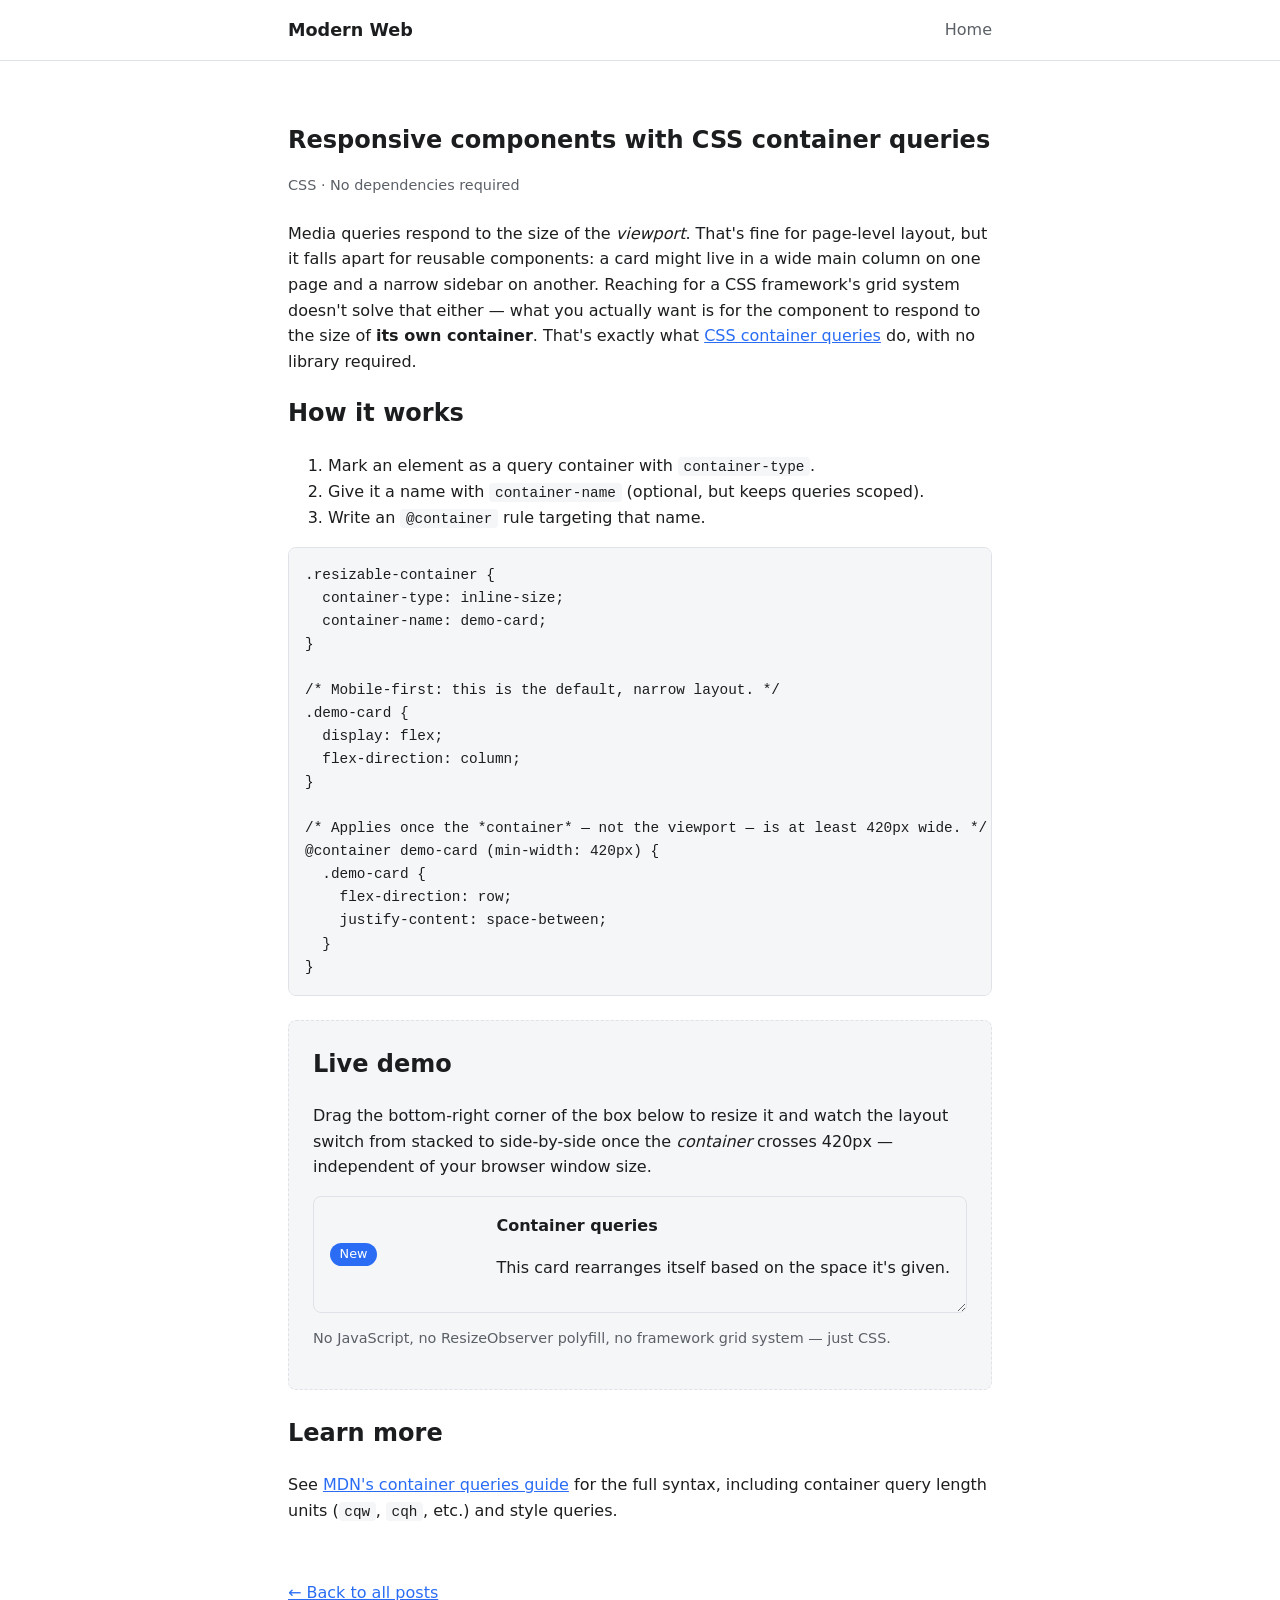
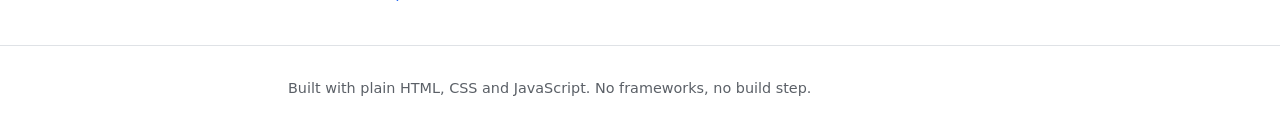
==== posts/container-queries.html @ 803cccfb "Add modern-web blog site with Temporal API and container queries posts Co-authored-by: thomas-oestda" ====
<!doctype html>
<html lang="en">
<head>
  <meta charset="utf-8">
  <meta name="viewport" content="width=device-width, initial-scale=1">
  <title>Responsive components with CSS container queries — Modern Web</title>
  <meta name="description" content="Use built-in CSS container queries to build responsive components instead of adding a CSS/grid framework.">
  <link rel="stylesheet" href="../css/style.css">
</head>
<body>
  <header class="site-header">
    <nav class="site-nav">
      <a class="site-nav__brand" href="../index.html">Modern Web</a>
      <ul class="site-nav__links">
        <li><a href="../index.html">Home</a></li>
      </ul>
    </nav>
  </header>

  <main>
    <article class="post">
      <h1>Responsive components with CSS container queries</h1>
      <p class="post-meta">CSS &middot; No dependencies required</p>

      <p>
        Media queries respond to the size of the <em>viewport</em>. That's
        fine for page-level layout, but it falls apart for reusable
        components: a card might live in a wide main column on one page and a
        narrow sidebar on another. Reaching for a CSS framework's grid system
        doesn't solve that either &mdash; what you actually want is for the
        component to respond to the size of <strong>its own container</strong>.
        That's exactly what
        <a href="https://developer.mozilla.org/en-US/docs/Web/CSS/CSS_containment/Container_queries">CSS
        container queries</a> do, with no library required.
      </p>

      <h2>How it works</h2>
      <ol>
        <li>Mark an element as a query container with <code>container-type</code>.</li>
        <li>Give it a name with <code>container-name</code> (optional, but keeps queries scoped).</li>
        <li>Write an <code>@container</code> rule targeting that name.</li>
      </ol>

      <pre><code>.resizable-container {
  container-type: inline-size;
  container-name: demo-card;
}

/* Mobile-first: this is the default, narrow layout. */
.demo-card {
  display: flex;
  flex-direction: column;
}

/* Applies once the *container* — not the viewport — is at least 420px wide. */
@container demo-card (min-width: 420px) {
  .demo-card {
    flex-direction: row;
    justify-content: space-between;
  }
}
</code></pre>

      <div class="demo">
        <h2>Live demo</h2>
        <p>
          Drag the bottom-right corner of the box below to resize it and
          watch the layout switch from stacked to side-by-side once the
          <em>container</em> crosses 420px &mdash; independent of your
          browser window size.
        </p>
        <div class="resizable-container">
          <div class="demo-card">
            <span class="demo-card__badge">New</span>
            <div>
              <strong>Container queries</strong>
              <p>This card rearranges itself based on the space it's given.</p>
            </div>
          </div>
        </div>
        <p class="demo__note">
          No JavaScript, no ResizeObserver polyfill, no framework grid system
          &mdash; just CSS.
        </p>
      </div>

      <h2>Learn more</h2>
      <p>
        See <a href="https://developer.mozilla.org/en-US/docs/Web/CSS/CSS_containment/Container_queries">MDN's
        container queries guide</a> for the full syntax, including container
        query length units (<code>cqw</code>, <code>cqh</code>, etc.) and
        style queries.
      </p>

      <a class="back-link" href="../index.html">&larr; Back to all posts</a>
    </article>
  </main>

  <footer class="site-footer">
    <div>
      <p>Built with plain HTML, CSS and JavaScript. No frameworks, no build step.</p>
    </div>
  </footer>

  <script src="../js/main.js"></script>
</body>
</html>
---- css/style.css ----
/* ==========================================================================
   Modern Web — shared styles
   Plain CSS only. No preprocessor, no framework.
   ========================================================================== */

:root {
  color-scheme: light dark;

  --color-bg: #ffffff;
  --color-surface: #f5f6f8;
  --color-text: #1b1d1f;
  --color-text-muted: #5b6067;
  --color-accent: #2a6df4;
  --color-border: #dfe2e6;

  --max-width: 46rem;
  --radius: 0.5rem;
  --space-1: 0.5rem;
  --space-2: 1rem;
  --space-3: 1.5rem;
  --space-4: 2.5rem;

  font-size: 100%;
}

@media (prefers-color-scheme: dark) {
  :root {
    --color-bg: #14161a;
    --color-surface: #1e2126;
    --color-text: #e7e9ec;
    --color-text-muted: #a3a9b2;
    --color-accent: #6ea2ff;
    --color-border: #2c3037;
  }
}

* {
  box-sizing: border-box;
}

html {
  color-scheme: light dark;
}

body {
  margin: 0;
  font-family: system-ui, -apple-system, "Segoe UI", Roboto, sans-serif;
  line-height: 1.6;
  color: var(--color-text);
  background-color: var(--color-bg);
}

a {
  color: var(--color-accent);
}

.site-header {
  border-bottom: 1px solid var(--color-border);
}

.site-nav {
  max-width: var(--max-width);
  margin: 0 auto;
  padding: var(--space-2);
  display: flex;
  align-items: center;
  justify-content: space-between;
  gap: var(--space-2);
}

.site-nav__brand {
  font-weight: 700;
  font-size: 1.1rem;
  text-decoration: none;
  color: var(--color-text);
}

.site-nav__links {
  display: flex;
  gap: var(--space-2);
  list-style: none;
  margin: 0;
  padding: 0;
}

.site-nav__links a {
  text-decoration: none;
  color: var(--color-text-muted);
}

.site-nav__links a:hover,
.site-nav__links a:focus-visible {
  color: var(--color-accent);
}

main {
  max-width: var(--max-width);
  margin: 0 auto;
  padding: var(--space-4) var(--space-2);
}

.page-intro {
  margin-bottom: var(--space-4);
}

.page-intro h1 {
  margin-bottom: var(--space-1);
}

.page-intro p {
  color: var(--color-text-muted);
}

.post-list {
  display: grid;
  gap: var(--space-3);
  list-style: none;
  margin: 0;
  padding: 0;
}

.post-card {
  border: 1px solid var(--color-border);
  border-radius: var(--radius);
  padding: var(--space-3);
  background-color: var(--color-surface);
}

.post-card h2 {
  margin-top: 0;
  margin-bottom: var(--space-1);
}

.post-card h2 a {
  text-decoration: none;
  color: var(--color-text);
}

.post-card h2 a:hover,
.post-card h2 a:focus-visible {
  color: var(--color-accent);
}

.post-card__meta {
  color: var(--color-text-muted);
  font-size: 0.9rem;
  margin-bottom: var(--space-1);
}

.tag-list {
  display: flex;
  flex-wrap: wrap;
  gap: 0.4rem;
  list-style: none;
  margin: var(--space-1) 0 0;
  padding: 0;
}

.tag-list li {
  background-color: var(--color-bg);
  border: 1px solid var(--color-border);
  border-radius: 999px;
  padding: 0.15rem 0.6rem;
  font-size: 0.8rem;
  color: var(--color-text-muted);
}

.post h1 {
  margin-bottom: var(--space-1);
}

.post-meta {
  color: var(--color-text-muted);
  font-size: 0.9rem;
  margin-bottom: var(--space-3);
}

.post pre {
  background-color: var(--color-surface);
  border: 1px solid var(--color-border);
  border-radius: var(--radius);
  padding: var(--space-2);
  overflow-x: auto;
}

.post code {
  font-family: "SFMono-Regular", Consolas, "Liberation Mono", Menlo, monospace;
  font-size: 0.9em;
}

.post :not(pre) > code {
  background-color: var(--color-surface);
  border-radius: 0.25rem;
  padding: 0.1rem 0.35rem;
}

.demo {
  border: 1px dashed var(--color-border);
  border-radius: var(--radius);
  padding: var(--space-3);
  margin: var(--space-3) 0;
  background-color: var(--color-surface);
}

.demo h2 {
  margin-top: 0;
}

.demo__output {
  font-weight: 600;
}

.demo__note {
  color: var(--color-text-muted);
  font-size: 0.9rem;
}

.back-link {
  display: inline-block;
  margin-top: var(--space-4);
}

.site-footer {
  border-top: 1px solid var(--color-border);
  color: var(--color-text-muted);
  font-size: 0.9rem;
}

.site-footer div {
  max-width: var(--max-width);
  margin: 0 auto;
  padding: var(--space-2);
}

/* ---- Container queries demo ------------------------------------------- */

.resizable-container {
  container-type: inline-size;
  container-name: demo-card;
  resize: horizontal;
  overflow: auto;
  min-width: 12rem;
  max-width: 100%;
  border: 1px solid var(--color-border);
  border-radius: var(--radius);
}

.demo-card {
  display: flex;
  flex-direction: column;
  gap: var(--space-1);
  padding: var(--space-2);
}

.demo-card__badge {
  align-self: flex-start;
  background-color: var(--color-accent);
  color: var(--color-bg);
  border-radius: 999px;
  padding: 0.1rem 0.6rem;
  font-size: 0.8rem;
}

/* Narrow layout is the default (mobile-first). */
@container demo-card (min-width: 420px) {
  .demo-card {
    flex-direction: row;
    align-items: center;
    justify-content: space-between;
  }
}

@container demo-card (min-width: 420px) {
  .demo-card__badge {
    align-self: center;
  }
}
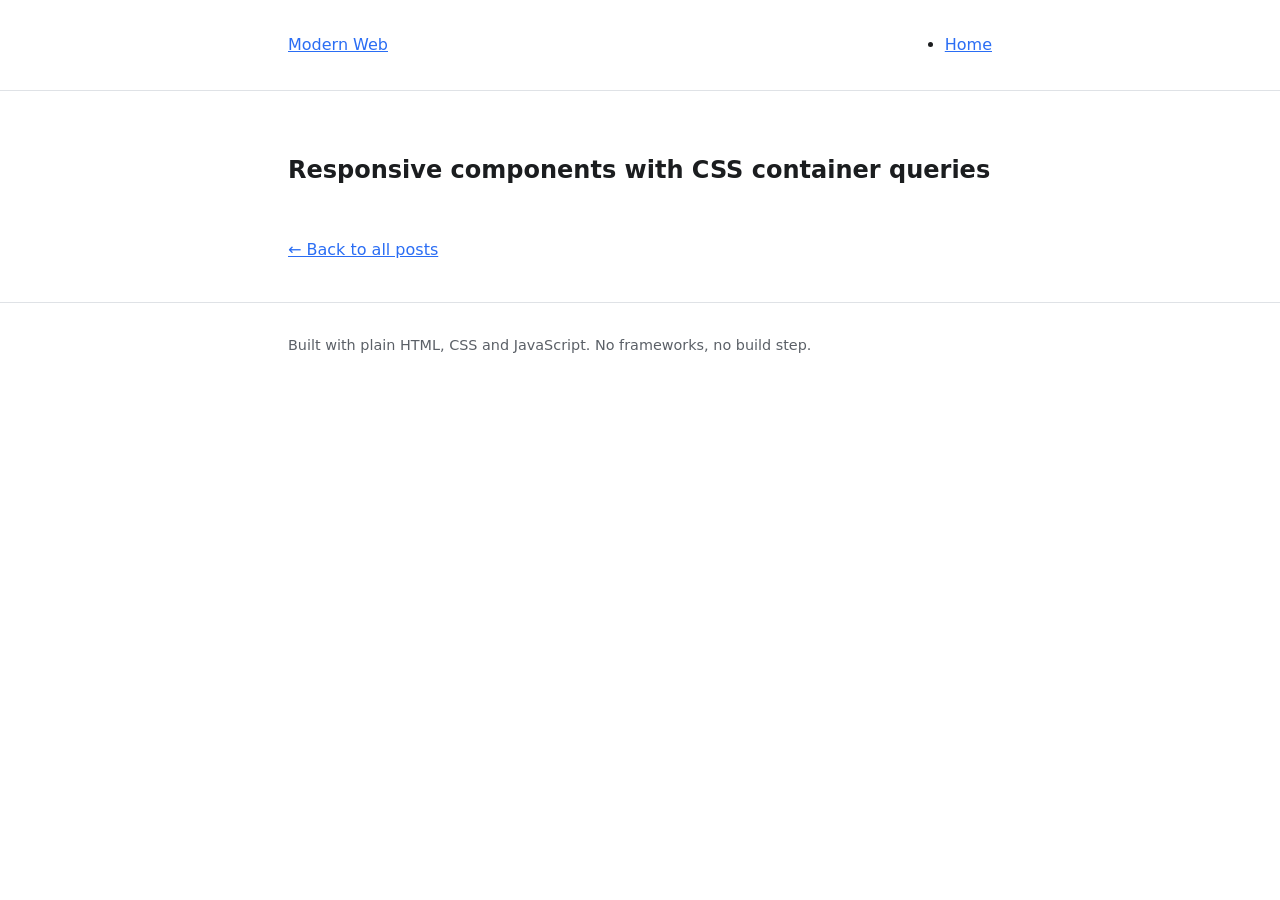
==== commit 7c14cff0: "Refactor HTML structure and CSS styles; remove unused JavaScript files" ====
--- a/posts/container-queries.html
+++ b/posts/container-queries.html
@@ -1,107 +1,42 @@
 <!doctype html>
 <html lang="en">
-<head>
-  <meta charset="utf-8">
-  <meta name="viewport" content="width=device-width, initial-scale=1">
-  <title>Responsive components with CSS container queries — Modern Web</title>
-  <meta name="description" content="Use built-in CSS container queries to build responsive components instead of adding a CSS/grid framework.">
-  <link rel="stylesheet" href="../css/style.css">
-</head>
-<body>
-  <header class="site-header">
-    <nav class="site-nav">
-      <a class="site-nav__brand" href="../index.html">Modern Web</a>
-      <ul class="site-nav__links">
-        <li><a href="../index.html">Home</a></li>
-      </ul>
-    </nav>
-  </header>
+  <head>
+    <meta charset="utf-8" />
+    <meta name="viewport" content="width=device-width, initial-scale=1" />
+    <title>Responsive components with CSS container queries — Modern Web</title>
+    <meta
+      name="description"
+      content="Use built-in CSS container queries to build responsive components instead of adding a CSS/grid framework."
+    />
+    <link rel="stylesheet" href="../css/style.css" />
+  </head>
+  <body>
+    <header class="site-header">
+      <nav class="site-nav">
+        <a class="site-nav__brand" href="../index.html">Modern Web</a>
+        <ul class="site-nav__links">
+          <li><a href="../index.html">Home</a></li>
+        </ul>
+      </nav>
+    </header>
 
-  <main>
-    <article class="post">
-      <h1>Responsive components with CSS container queries</h1>
-      <p class="post-meta">CSS &middot; No dependencies required</p>
+    <main>
+      <article class="post">
+        <h1>Responsive components with CSS container queries</h1>
 
-      <p>
-        Media queries respond to the size of the <em>viewport</em>. That's
-        fine for page-level layout, but it falls apart for reusable
-        components: a card might live in a wide main column on one page and a
-        narrow sidebar on another. Reaching for a CSS framework's grid system
-        doesn't solve that either &mdash; what you actually want is for the
-        component to respond to the size of <strong>its own container</strong>.
-        That's exactly what
-        <a href="https://developer.mozilla.org/en-US/docs/Web/CSS/CSS_containment/Container_queries">CSS
-        container queries</a> do, with no library required.
-      </p>
+        <a class="back-link" href="../index.html">&larr; Back to all posts</a>
+      </article>
+    </main>
 
-      <h2>How it works</h2>
-      <ol>
-        <li>Mark an element as a query container with <code>container-type</code>.</li>
-        <li>Give it a name with <code>container-name</code> (optional, but keeps queries scoped).</li>
-        <li>Write an <code>@container</code> rule targeting that name.</li>
-      </ol>
-
-      <pre><code>.resizable-container {
-  container-type: inline-size;
-  container-name: demo-card;
-}
-
-/* Mobile-first: this is the default, narrow layout. */
-.demo-card {
-  display: flex;
-  flex-direction: column;
-}
-
-/* Applies once the *container* — not the viewport — is at least 420px wide. */
-@container demo-card (min-width: 420px) {
-  .demo-card {
-    flex-direction: row;
-    justify-content: space-between;
-  }
-}
-</code></pre>
-
-      <div class="demo">
-        <h2>Live demo</h2>
+    <footer class="site-footer">
+      <div>
         <p>
-          Drag the bottom-right corner of the box below to resize it and
-          watch the layout switch from stacked to side-by-side once the
-          <em>container</em> crosses 420px &mdash; independent of your
-          browser window size.
-        </p>
-        <div class="resizable-container">
-          <div class="demo-card">
-            <span class="demo-card__badge">New</span>
-            <div>
-              <strong>Container queries</strong>
-              <p>This card rearranges itself based on the space it's given.</p>
-            </div>
-          </div>
-        </div>
-        <p class="demo__note">
-          No JavaScript, no ResizeObserver polyfill, no framework grid system
-          &mdash; just CSS.
+          Built with plain HTML, CSS and JavaScript. No frameworks, no build
+          step.
         </p>
       </div>
+    </footer>
 
-      <h2>Learn more</h2>
-      <p>
-        See <a href="https://developer.mozilla.org/en-US/docs/Web/CSS/CSS_containment/Container_queries">MDN's
-        container queries guide</a> for the full syntax, including container
-        query length units (<code>cqw</code>, <code>cqh</code>, etc.) and
-        style queries.
-      </p>
-
-      <a class="back-link" href="../index.html">&larr; Back to all posts</a>
-    </article>
-  </main>
-
-  <footer class="site-footer">
-    <div>
-      <p>Built with plain HTML, CSS and JavaScript. No frameworks, no build step.</p>
-    </div>
-  </footer>
-
-  <script src="../js/main.js"></script>
-</body>
+    <script src="../js/main.js"></script>
+  </body>
 </html>
--- a/css/style.css
+++ b/css/style.css
@@ -44,7 +44,12 @@
 
 body {
   margin: 0;
-  font-family: system-ui, -apple-system, "Segoe UI", Roboto, sans-serif;
+  font-family:
+    system-ui,
+    -apple-system,
+    "Segoe UI",
+    Roboto,
+    sans-serif;
   line-height: 1.6;
   color: var(--color-text);
   background-color: var(--color-bg);
@@ -66,31 +71,13 @@
   align-items: center;
   justify-content: space-between;
   gap: var(--space-2);
-}
 
-.site-nav__brand {
-  font-weight: 700;
-  font-size: 1.1rem;
-  text-decoration: none;
-  color: var(--color-text);
-}
-
-.site-nav__links {
-  display: flex;
-  gap: var(--space-2);
-  list-style: none;
-  margin: 0;
-  padding: 0;
-}
-
-.site-nav__links a {
-  text-decoration: none;
-  color: var(--color-text-muted);
-}
-
-.site-nav__links a:hover,
-.site-nav__links a:focus-visible {
-  color: var(--color-accent);
+  &__brand {
+    font-weight: 700;
+    font-size: 1.1rem;
+    text-decoration: none;
+    color: var(--color-text);
+  }
 }
 
 main {
@@ -101,14 +88,14 @@
 
 .page-intro {
   margin-bottom: var(--space-4);
-}
 
-.page-intro h1 {
-  margin-bottom: var(--space-1);
-}
+  h1 {
+    margin-bottom: var(--space-1);
+  }
 
-.page-intro p {
-  color: var(--color-text-muted);
+  p {
+    color: var(--color-text-muted);
+  }
 }
 
 .post-list {
@@ -124,27 +111,27 @@
   border-radius: var(--radius);
   padding: var(--space-3);
   background-color: var(--color-surface);
-}
 
-.post-card h2 {
-  margin-top: 0;
-  margin-bottom: var(--space-1);
-}
+  h2 {
+    margin-top: 0;
+    margin-bottom: var(--space-1);
 
-.post-card h2 a {
-  text-decoration: none;
-  color: var(--color-text);
-}
+    a {
+      text-decoration: none;
+      color: var(--color-text);
 
-.post-card h2 a:hover,
-.post-card h2 a:focus-visible {
-  color: var(--color-accent);
-}
+      &:hover,
+      &:focus-visible {
+        color: var(--color-accent);
+      }
+    }
+  }
 
-.post-card__meta {
-  color: var(--color-text-muted);
-  font-size: 0.9rem;
-  margin-bottom: var(--space-1);
+  &__meta {
+    color: var(--color-text-muted);
+    font-size: 0.9rem;
+    margin-bottom: var(--space-1);
+  }
 }
 
 .tag-list {
@@ -154,65 +141,19 @@
   list-style: none;
   margin: var(--space-1) 0 0;
   padding: 0;
-}
 
-.tag-list li {
-  background-color: var(--color-bg);
-  border: 1px solid var(--color-border);
-  border-radius: 999px;
-  padding: 0.15rem 0.6rem;
-  font-size: 0.8rem;
-  color: var(--color-text-muted);
+  li {
+    background-color: var(--color-bg);
+    border: 1px solid var(--color-border);
+    border-radius: 999px;
+    padding: 0.15rem 0.6rem;
+    font-size: 0.8rem;
+    color: var(--color-text-muted);
+  }
 }
 
 .post h1 {
   margin-bottom: var(--space-1);
-}
-
-.post-meta {
-  color: var(--color-text-muted);
-  font-size: 0.9rem;
-  margin-bottom: var(--space-3);
-}
-
-.post pre {
-  background-color: var(--color-surface);
-  border: 1px solid var(--color-border);
-  border-radius: var(--radius);
-  padding: var(--space-2);
-  overflow-x: auto;
-}
-
-.post code {
-  font-family: "SFMono-Regular", Consolas, "Liberation Mono", Menlo, monospace;
-  font-size: 0.9em;
-}
-
-.post :not(pre) > code {
-  background-color: var(--color-surface);
-  border-radius: 0.25rem;
-  padding: 0.1rem 0.35rem;
-}
-
-.demo {
-  border: 1px dashed var(--color-border);
-  border-radius: var(--radius);
-  padding: var(--space-3);
-  margin: var(--space-3) 0;
-  background-color: var(--color-surface);
-}
-
-.demo h2 {
-  margin-top: 0;
-}
-
-.demo__output {
-  font-weight: 600;
-}
-
-.demo__note {
-  color: var(--color-text-muted);
-  font-size: 0.9rem;
 }
 
 .back-link {
@@ -224,54 +165,10 @@
   border-top: 1px solid var(--color-border);
   color: var(--color-text-muted);
   font-size: 0.9rem;
-}
 
-.site-footer div {
-  max-width: var(--max-width);
-  margin: 0 auto;
-  padding: var(--space-2);
-}
-
-/* ---- Container queries demo ------------------------------------------- */
-
-.resizable-container {
-  container-type: inline-size;
-  container-name: demo-card;
-  resize: horizontal;
-  overflow: auto;
-  min-width: 12rem;
-  max-width: 100%;
-  border: 1px solid var(--color-border);
-  border-radius: var(--radius);
-}
-
-.demo-card {
-  display: flex;
-  flex-direction: column;
-  gap: var(--space-1);
-  padding: var(--space-2);
-}
-
-.demo-card__badge {
-  align-self: flex-start;
-  background-color: var(--color-accent);
-  color: var(--color-bg);
-  border-radius: 999px;
-  padding: 0.1rem 0.6rem;
-  font-size: 0.8rem;
-}
-
-/* Narrow layout is the default (mobile-first). */
-@container demo-card (min-width: 420px) {
-  .demo-card {
-    flex-direction: row;
-    align-items: center;
-    justify-content: space-between;
+  div {
+    max-width: var(--max-width);
+    margin: 0 auto;
+    padding: var(--space-2);
   }
 }
-
-@container demo-card (min-width: 420px) {
-  .demo-card__badge {
-    align-self: center;
-  }
-}
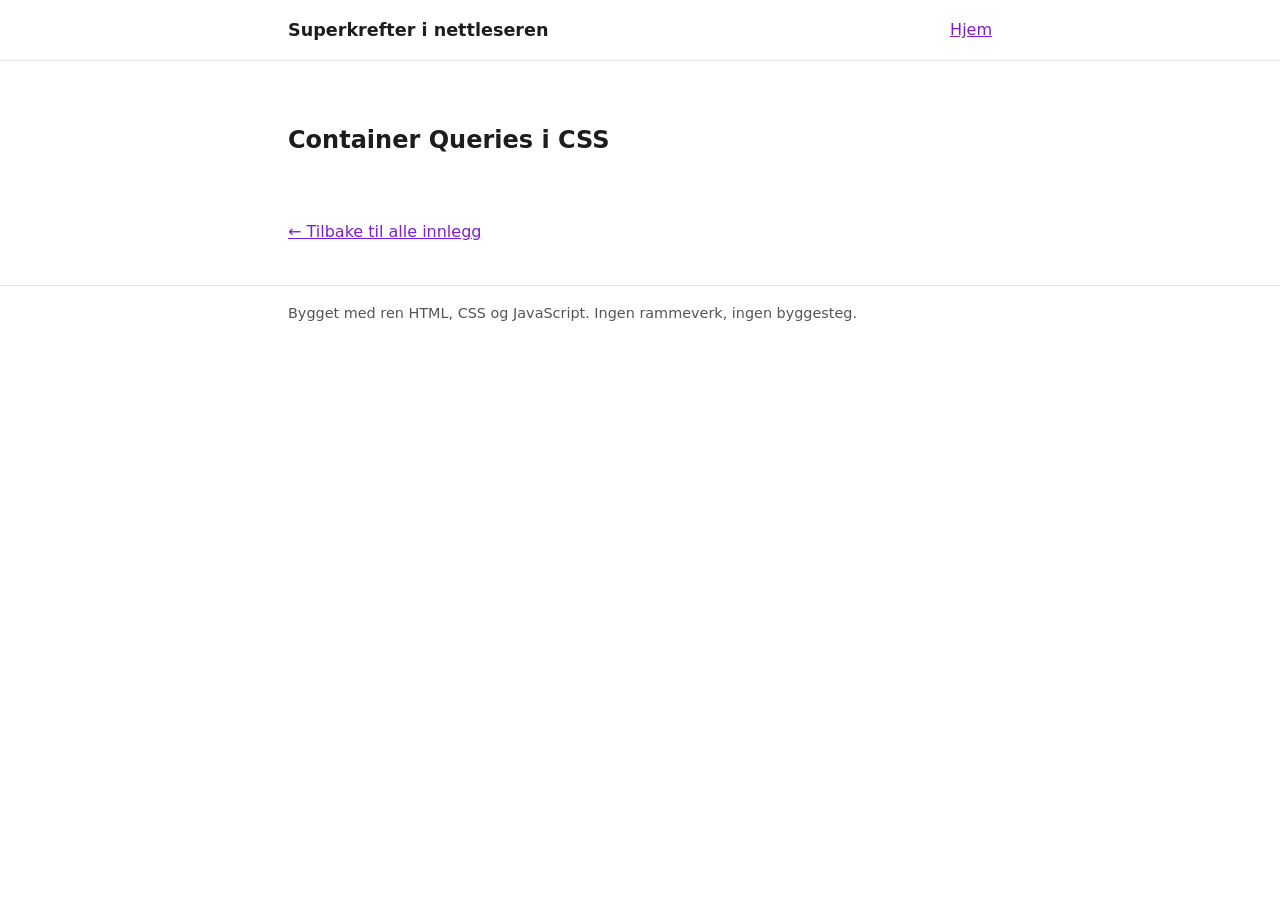
==== commit d45bd807: "Update styles and content for Norwegian localization; enhance CSS variables and structure" ====
--- a/posts/container-queries.html
+++ b/posts/container-queries.html
@@ -1,38 +1,45 @@
 <!doctype html>
-<html lang="en">
+<html lang="nb">
   <head>
     <meta charset="utf-8" />
     <meta name="viewport" content="width=device-width, initial-scale=1" />
-    <title>Responsive components with CSS container queries — Modern Web</title>
+    <title>
+      Responsive komponenter med CSS container queries — Superkrefter i
+      nettleseren
+    </title>
     <meta
       name="description"
-      content="Use built-in CSS container queries to build responsive components instead of adding a CSS/grid framework."
+      content="Bruk innebygde CSS container queries til å bygge responsive komponenter i stedet for å legge til et CSS/grid-rammeverk."
     />
     <link rel="stylesheet" href="../css/style.css" />
   </head>
   <body>
     <header class="site-header">
       <nav class="site-nav">
-        <a class="site-nav__brand" href="../index.html">Modern Web</a>
+        <a class="site-nav__brand" href="../index.html"
+          >Superkrefter i nettleseren</a
+        >
         <ul class="site-nav__links">
-          <li><a href="../index.html">Home</a></li>
+          <li><a href="../index.html">Hjem</a></li>
         </ul>
       </nav>
     </header>
 
     <main>
       <article class="post">
-        <h1>Responsive components with CSS container queries</h1>
+        <h1>Container Queries i CSS</h1>
 
-        <a class="back-link" href="../index.html">&larr; Back to all posts</a>
+        <a class="back-link" href="../index.html"
+          >&larr; Tilbake til alle innlegg</a
+        >
       </article>
     </main>
 
     <footer class="site-footer">
       <div>
         <p>
-          Built with plain HTML, CSS and JavaScript. No frameworks, no build
-          step.
+          Bygget med ren HTML, CSS og JavaScript. Ingen rammeverk, ingen
+          byggesteg.
         </p>
       </div>
     </footer>
--- a/css/style.css
+++ b/css/style.css
@@ -6,15 +6,24 @@
 :root {
   color-scheme: light dark;
 
-  --color-bg: #ffffff;
-  --color-surface: #f5f6f8;
+  --color-bg: #ffffffe8;
+  --color-surface: #f0f4fc;
   --color-text: #1b1d1f;
-  --color-text-muted: #5b6067;
-  --color-accent: #2a6df4;
+  --color-text-muted: #515559;
+  --color-text-inverted: #ffffff;
+  --color-accent: oklch(49.705% 0.24553 302.157);
+  --color-secondary: oklch(0.95 0.4 -60);
+  --color-secondary-surface: oklch(0.95 0.4 -60 / 0.1);
   --color-border: #dfe2e6;
-
+  --color-surface-linear: linear-gradient(
+    135deg in oklch,
+    oklch(0.92 0.06 -60),
+    oklch(0.92 0.1 60)
+  );
   --max-width: 46rem;
   --radius: 0.5rem;
+  --radius-sm: 0.5rem;
+  --radius-lg: 2rem;
   --space-1: 0.5rem;
   --space-2: 1rem;
   --space-3: 1.5rem;
@@ -59,6 +68,16 @@
   color: var(--color-accent);
 }
 
+p {
+  margin-top: 0;
+  margin-bottom: var(--space-2);
+}
+
+.ingress {
+  font-size: 1.25rem;
+  color: var(--color-text-muted);
+}
+
 .site-header {
   border-bottom: 1px solid var(--color-border);
 }
@@ -71,13 +90,21 @@
   align-items: center;
   justify-content: space-between;
   gap: var(--space-2);
+}
 
-  &__brand {
-    font-weight: 700;
-    font-size: 1.1rem;
-    text-decoration: none;
-    color: var(--color-text);
-  }
+.site-nav__brand {
+  font-weight: 700;
+  font-size: 1.1rem;
+  text-decoration: none;
+  color: var(--color-text);
+}
+
+.site-nav__links {
+  display: flex;
+  gap: var(--space-2);
+  list-style: none;
+  margin: 0;
+  padding: 0;
 }
 
 main {
@@ -107,30 +134,24 @@
 }
 
 .post-card {
-  border: 1px solid var(--color-border);
-  border-radius: var(--radius);
-  padding: var(--space-3);
-  background-color: var(--color-surface);
+  border-bottom-right-radius: var(--radius-lg);
+  border-top-left-radius: var(--radius-lg);
+  padding: var(--space-4);
+  background: var(--color-surface-linear);
 
   h2 {
     margin-top: 0;
     margin-bottom: var(--space-1);
-
-    a {
-      text-decoration: none;
-      color: var(--color-text);
-
-      &:hover,
-      &:focus-visible {
-        color: var(--color-accent);
-      }
-    }
   }
 
-  &__meta {
-    color: var(--color-text-muted);
-    font-size: 0.9rem;
-    margin-bottom: var(--space-1);
+  a {
+    text-decoration: none;
+    color: var(--color-text);
+
+    &:hover,
+    &:focus-visible {
+      color: var(--color-accent);
+    }
   }
 }
 
@@ -143,17 +164,13 @@
   padding: 0;
 
   li {
-    background-color: var(--color-bg);
-    border: 1px solid var(--color-border);
-    border-radius: 999px;
+    border-bottom-right-radius: var(--radius-sm);
+    border-top-left-radius: var(--radius-sm);
+    border: 2px solid var(--color-secondary);
     padding: 0.15rem 0.6rem;
-    font-size: 0.8rem;
     color: var(--color-text-muted);
+    background-color: var(--color-secondary-surface);
   }
-}
-
-.post h1 {
-  margin-bottom: var(--space-1);
 }
 
 .back-link {
